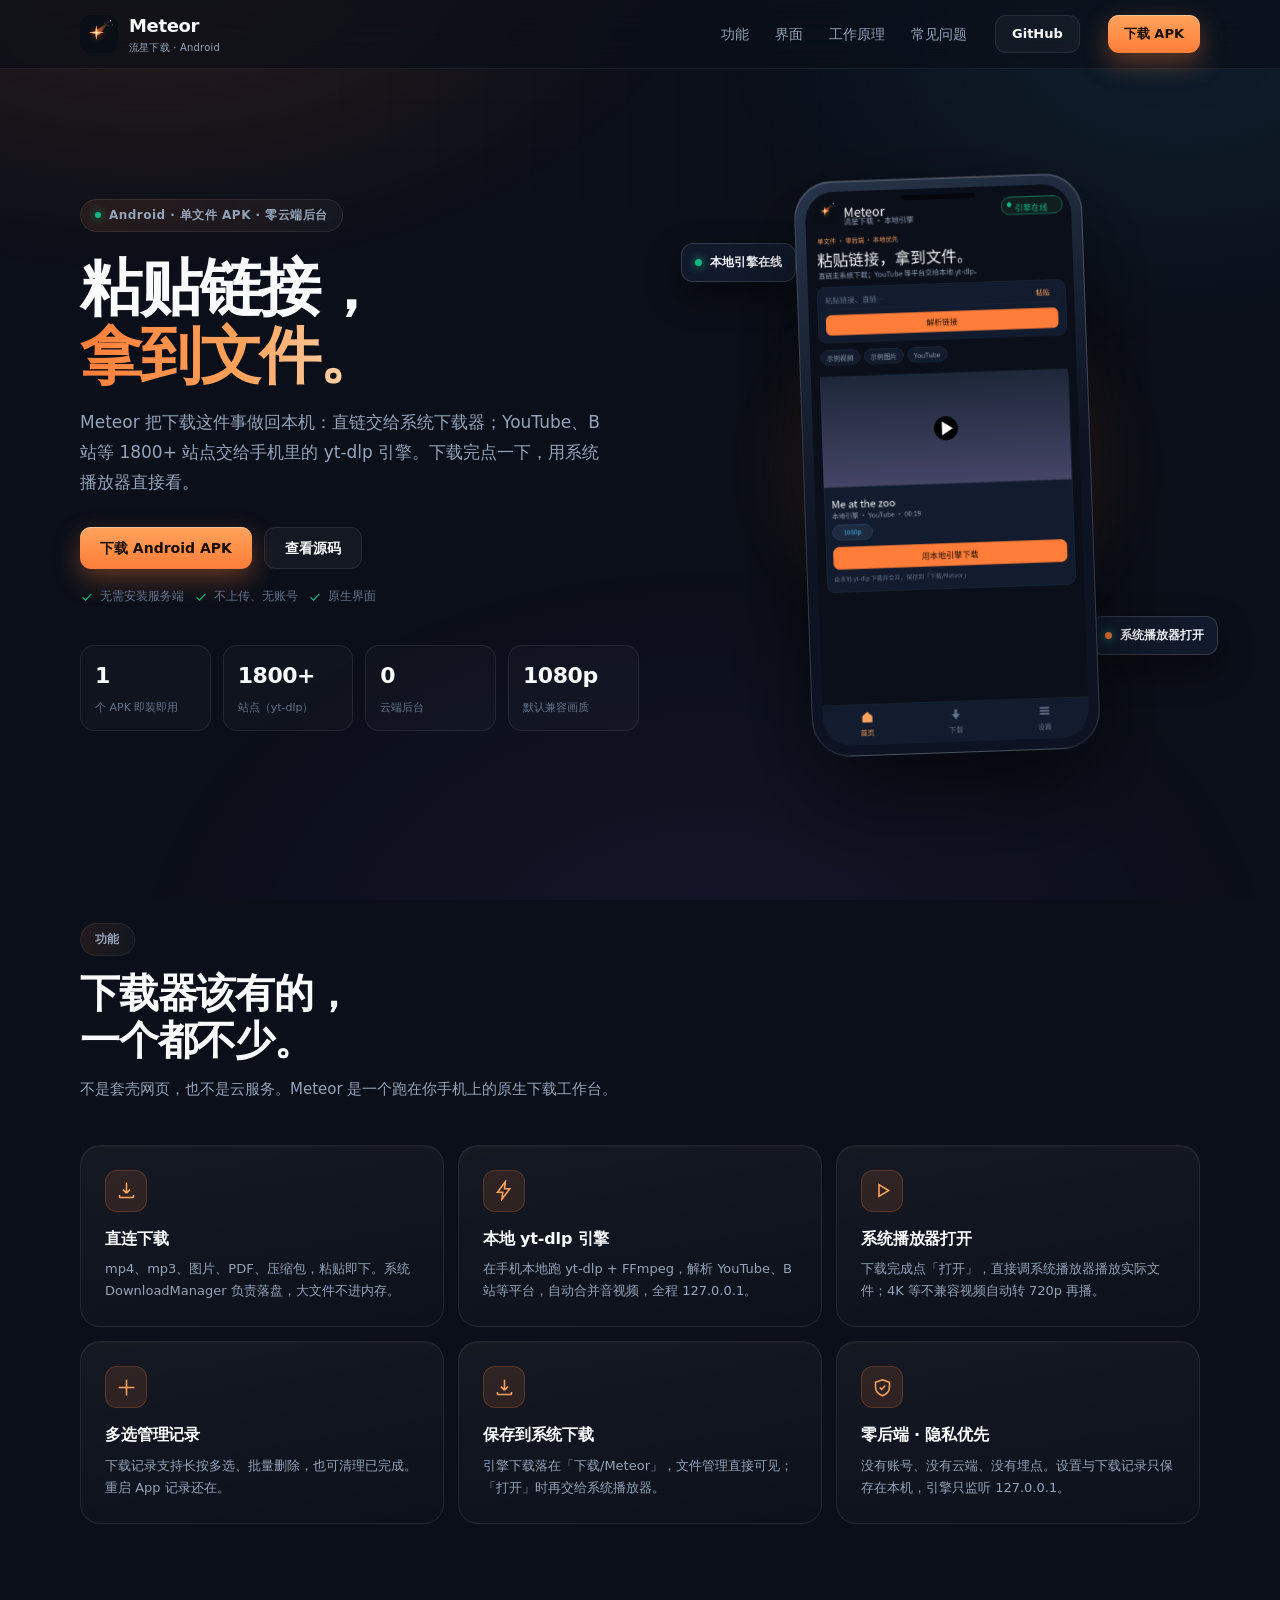
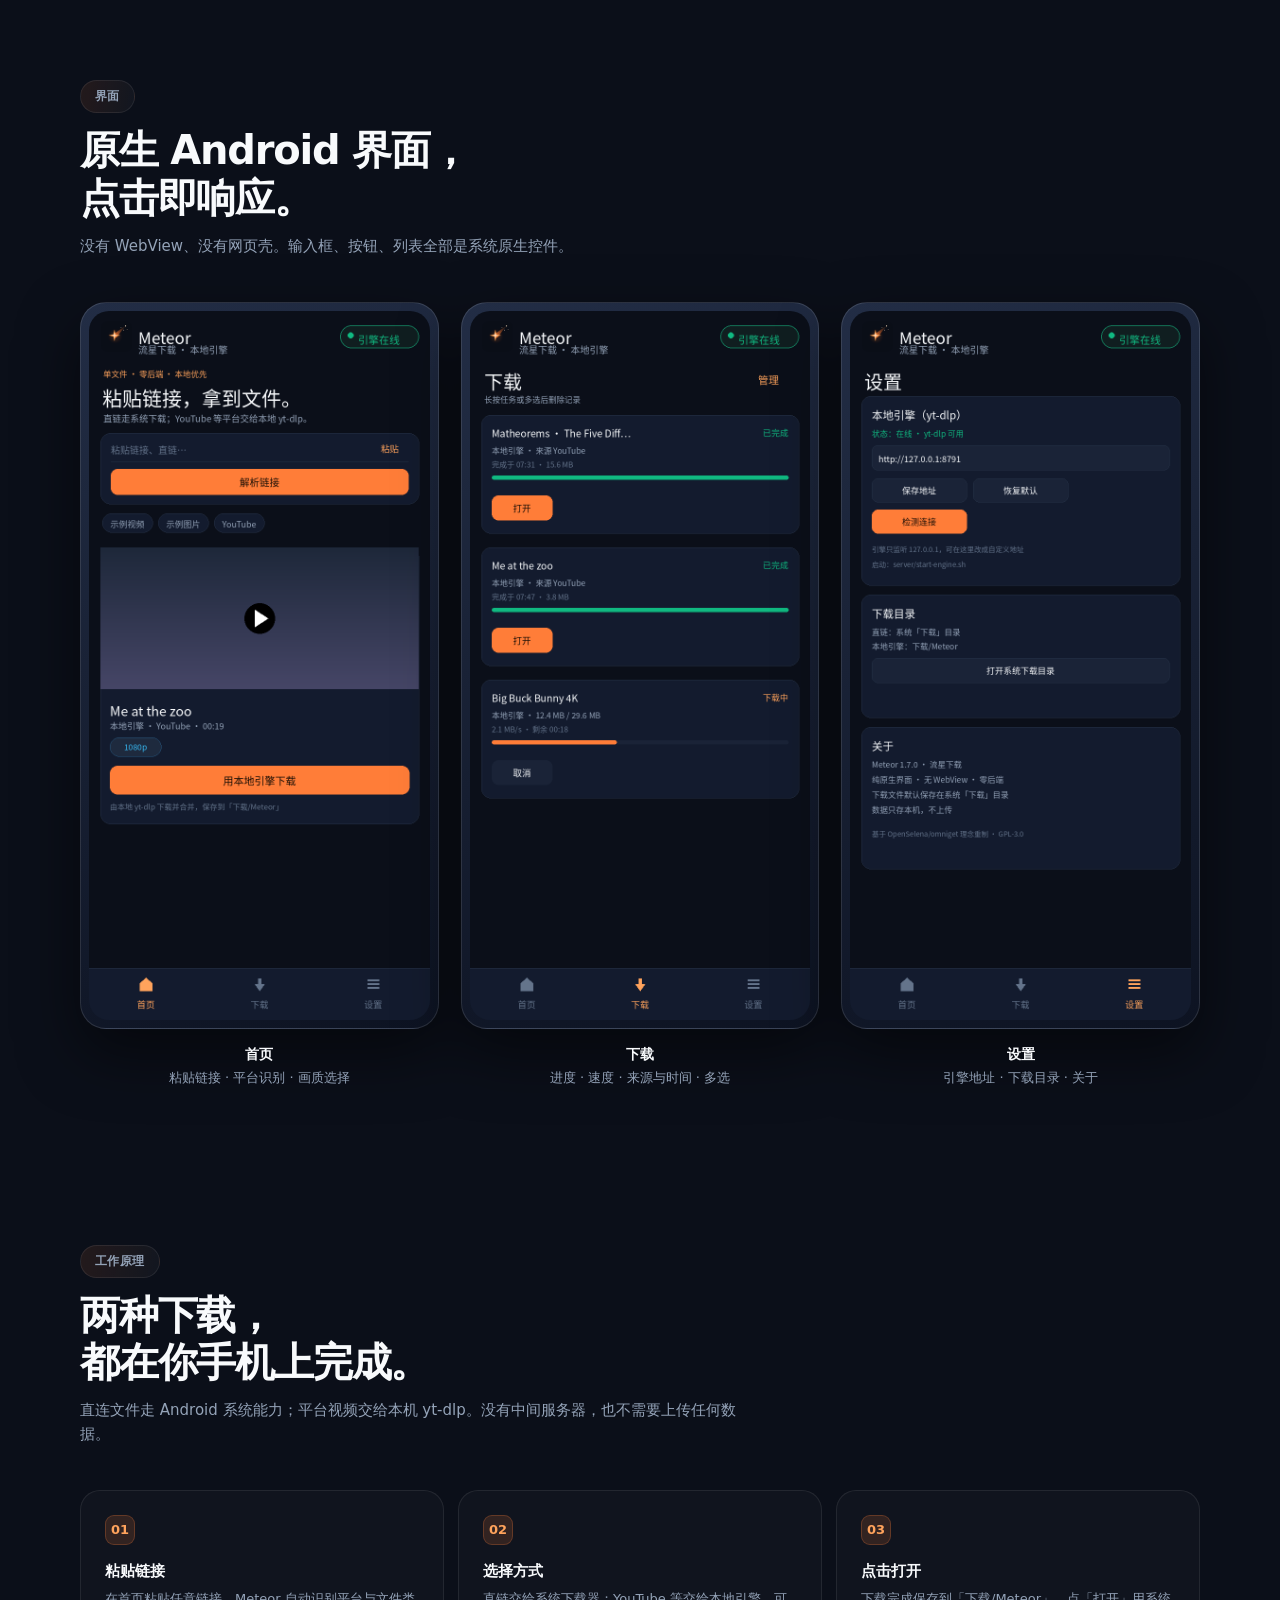
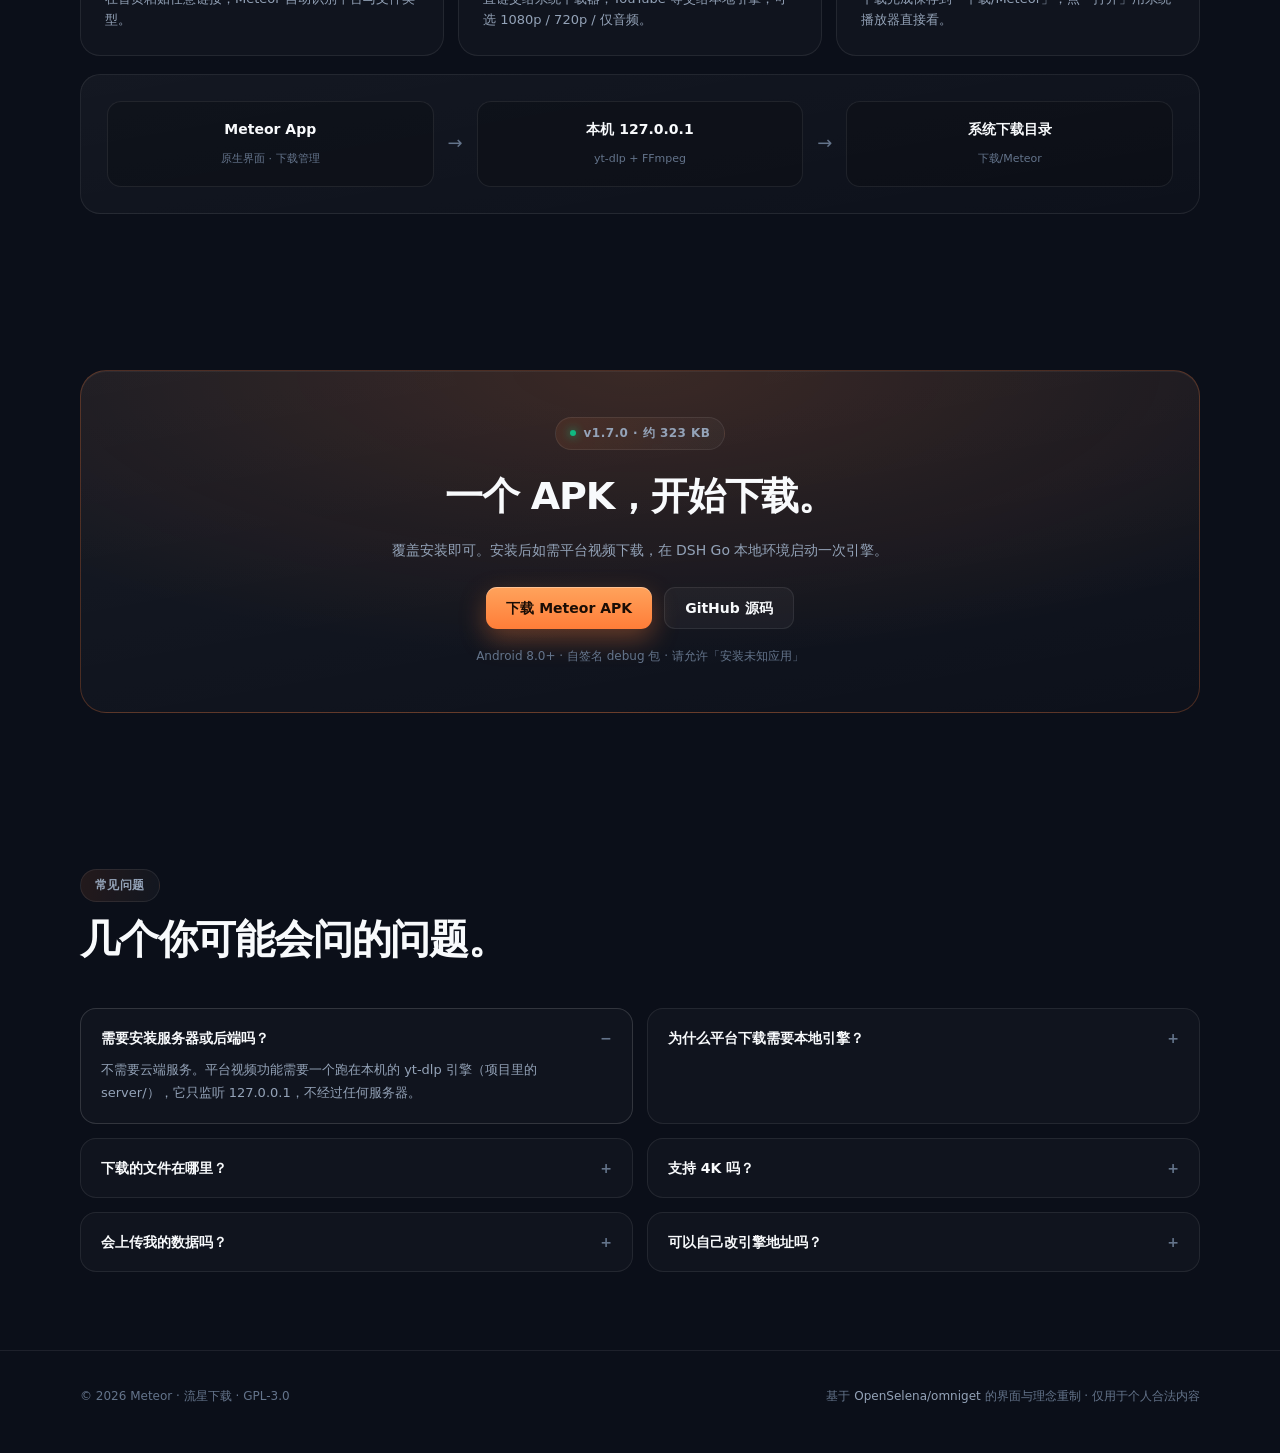
==== index.html @ b18ce76a "v1.7.0: bulk delete records, editable engine address, landing page and screenshots" ====
<!DOCTYPE html>
<html lang="zh-CN">
<head>
<meta charset="UTF-8">
<meta name="viewport" content="width=device-width, initial-scale=1">
<meta name="theme-color" content="#0B0F19">
<title>Meteor · 流星下载 — 一个 APK，把链接变成文件</title>
<meta name="description" content="Meteor 流星下载：原生 Android 界面、零云端后台。直连文件走系统下载，YouTube / B站等 1800+ 站点交给手机本地的 yt-dlp 引擎，下载完用系统播放器直接看。">
<style>
:root{
  --bg:#0b0f19; --bg2:#0e1422; --surface:#131b2e; --surface2:#1a2337;
  --border:rgba(255,255,255,.08); --border2:rgba(255,255,255,.14);
  --text:#f8fafc; --muted:#94a3b8; --faint:#64748b;
  --orange:#ff7d38; --orange2:#ffa35c; --deep:#f28500;
  --green:#10b981; --sky:#38bdf8; --violet:#8b5cf6;
  --radius:20px; --radius-sm:12px;
  --shadow:0 30px 80px rgba(2,6,15,.55);
  --font:-apple-system,BlinkMacSystemFont,"SF Pro Display","Inter","PingFang SC","Hiragino Sans GB","Microsoft YaHei",system-ui,sans-serif;
  --mono:ui-monospace,"SF Mono","JetBrains Mono",Menlo,Consolas,monospace;
}
*{box-sizing:border-box;margin:0;padding:0}
html{scroll-behavior:smooth}
body{
  background:var(--bg); color:var(--text); font-family:var(--font); line-height:1.6;
  -webkit-font-smoothing:antialiased; overflow-x:hidden;
}
body::before{
  content:""; position:fixed; inset:0; z-index:-2; pointer-events:none;
  background:
    radial-gradient(900px 560px at 12% -8%, rgba(255,125,56,.14), transparent 62%),
    radial-gradient(760px 520px at 92% 4%, rgba(56,189,248,.09), transparent 60%),
    radial-gradient(900px 640px at 55% 108%, rgba(139,92,246,.08), transparent 64%);
}
body::after{
  content:""; position:fixed; inset:0; z-index:-1; pointer-events:none; opacity:.4;
  background-image:linear-gradient(rgba(255,255,255,.022) 1px,transparent 1px),linear-gradient(90deg,rgba(255,255,255,.022) 1px,transparent 1px);
  background-size:48px 48px;
  mask-image:radial-gradient(72% 58% at 50% 0%,#000 20%,transparent 100%);
  -webkit-mask-image:radial-gradient(72% 58% at 50% 0%,#000 20%,transparent 100%);
}
a{color:inherit;text-decoration:none}
.wrap{width:min(1120px,92vw);margin:0 auto}
.kicker{
  display:inline-flex;align-items:center;gap:8px;padding:6px 14px;border:1px solid var(--border);
  border-radius:999px;background:linear-gradient(100deg,rgba(255,125,56,.1),rgba(255,255,255,.03));
  font-size:12px;font-weight:600;letter-spacing:.04em;color:var(--muted)
}
.kicker i{width:6px;height:6px;border-radius:50%;background:var(--green);box-shadow:0 0 10px var(--green)}
/* nav */
.nav{
  position:sticky;top:0;z-index:50;backdrop-filter:blur(18px) saturate(1.15);
  background:rgba(11,15,25,.68);border-bottom:1px solid var(--border)
}
.nav-in{display:flex;align-items:center;gap:28px;height:68px}
.brand{display:flex;align-items:center;gap:11px;font-weight:800;letter-spacing:-.02em;font-size:18px}
.brand img{width:38px;height:38px;border-radius:11px}
.brand small{display:block;font-size:10px;font-weight:500;color:var(--muted);letter-spacing:.02em}
.nav nav{display:flex;gap:26px;margin-left:auto;font-size:14px;color:var(--muted)}
.nav nav a:hover{color:var(--text)}
.btn{
  display:inline-flex;align-items:center;justify-content:center;gap:8px;height:42px;padding:0 20px;
  border-radius:11px;border:1px solid var(--border);background:rgba(255,255,255,.04);color:var(--text);
  font-size:14px;font-weight:600;transition:.2s;cursor:pointer;white-space:nowrap
}
.btn:hover{background:rgba(255,255,255,.08);border-color:var(--border2);transform:translateY(-1px)}
.btn-primary{
  background:linear-gradient(180deg,var(--orange2),var(--orange));border:0;color:#1a0d05;
  box-shadow:0 10px 26px rgba(255,125,56,.35),inset 0 1px 0 rgba(255,255,255,.35)
}
.btn-primary:hover{filter:brightness(1.05)}
.btn-sm{height:38px;padding:0 16px;font-size:13px}
/* hero */
.hero{display:grid;grid-template-columns:1.05fr .95fr;gap:56px;align-items:center;padding:86px 0 70px}
.hero h1{font-size:clamp(38px,5.2vw,62px);line-height:1.1;letter-spacing:-.035em;margin:22px 0 18px;font-weight:800}
.hero h1 .g{background:linear-gradient(96deg,var(--orange),var(--orange2) 55%,#ffe0bf);-webkit-background-clip:text;background-clip:text;color:transparent}
.hero p{font-size:17px;color:var(--muted);max-width:520px;line-height:1.75}
.hero .cta{display:flex;gap:12px;margin-top:30px;flex-wrap:wrap}
.hero .meta{display:flex;gap:10px;margin-top:18px;font-size:12px;color:var(--faint);flex-wrap:wrap}
.hero .meta span{display:flex;align-items:center;gap:6px}
.hero .meta svg{width:14px;height:14px;color:var(--green)}
.stats{display:grid;grid-template-columns:repeat(4,1fr);gap:12px;margin-top:38px;max-width:560px}
.stat{border:1px solid var(--border);border-radius:14px;padding:12px 14px;background:rgba(255,255,255,.025)}
.stat b{display:block;font-size:22px;letter-spacing:-.02em}
.stat span{font-size:11px;color:var(--faint)}
/* phone */
.phone-stage{position:relative;display:flex;justify-content:center;align-items:center;min-height:620px}
.phone-stage::before{
  content:"";position:absolute;width:420px;height:420px;border-radius:50%;
  background:radial-gradient(circle,rgba(255,125,56,.32),transparent 65%);filter:blur(20px)
}
.phone{
  position:relative;width:288px;border-radius:38px;padding:10px;
  background:linear-gradient(160deg,#273449,#0d1322 55%);
  border:1px solid rgba(255,255,255,.16);
  box-shadow:0 40px 100px rgba(0,0,0,.6),inset 0 1px 0 rgba(255,255,255,.18);
  transform:rotate(-2deg);
}
.phone img{width:100%;display:block;border-radius:29px;background:#0b0f19}
.phone::after{
  content:"";position:absolute;left:50%;top:16px;transform:translateX(-50%);
  width:74px;height:5px;border-radius:999px;background:rgba(0,0,0,.55)
}
.float{
  position:absolute;display:flex;align-items:center;gap:8px;padding:9px 13px;border-radius:12px;
  background:rgba(19,27,46,.92);border:1px solid var(--border2);font-size:12px;font-weight:600;
  box-shadow:0 14px 34px rgba(0,0,0,.45);backdrop-filter:blur(10px)
}
.float i{width:7px;height:7px;border-radius:50%;background:var(--green);box-shadow:0 0 10px var(--green)}
.float.a{top:88px;left:-14px}
.float.b{bottom:120px;right:-18px}
.float.b i{background:var(--orange)}
/* sections */
section{padding:78px 0}
.sec-head{max-width:680px;margin-bottom:44px}
.sec-head .kicker{margin-bottom:14px}
.sec-head h2{font-size:clamp(28px,3.4vw,40px);letter-spacing:-.03em;line-height:1.18;font-weight:800}
.sec-head p{color:var(--muted);font-size:15px;margin-top:12px}
.features{display:grid;grid-template-columns:repeat(3,1fr);gap:14px}
.card{
  border:1px solid var(--border);border-radius:var(--radius);padding:24px;
  background:linear-gradient(170deg,rgba(255,255,255,.045),rgba(255,255,255,.012));
  box-shadow:inset 0 1px 0 rgba(255,255,255,.04);transition:.25s
}
.card:hover{transform:translateY(-3px);border-color:var(--border2);background:linear-gradient(170deg,rgba(255,255,255,.065),rgba(255,255,255,.018))}
.card .ic{
  width:42px;height:42px;border-radius:12px;display:grid;place-items:center;margin-bottom:14px;
  background:rgba(255,125,56,.12);border:1px solid rgba(255,125,56,.22);color:var(--orange2)
}
.card .ic svg{width:21px;height:21px}
.card h3{font-size:16px;margin-bottom:7px;letter-spacing:-.01em}
.card p{font-size:13px;color:var(--muted);line-height:1.7}
/* screens */
.screens{display:grid;grid-template-columns:repeat(3,1fr);gap:22px;align-items:start}
.shot{text-align:center}
.shot .frame{
  border-radius:26px;padding:8px;border:1px solid rgba(255,255,255,.12);
  background:linear-gradient(160deg,#222d45,#0d1322);
  box-shadow:0 24px 60px rgba(0,0,0,.5);transition:.3s
}
.shot .frame:hover{transform:translateY(-6px);border-color:rgba(255,125,56,.4)}
.shot img{width:100%;display:block;border-radius:20px}
.shot p{margin-top:14px;font-size:13px;color:var(--muted)}
.shot p b{color:var(--text);display:block;font-size:14px;margin-bottom:2px}
/* steps */
.steps{display:grid;grid-template-columns:repeat(3,1fr);gap:14px}
.step{position:relative;border:1px solid var(--border);border-radius:var(--radius);padding:24px;background:rgba(255,255,255,.025)}
.step .n{
  width:30px;height:30px;border-radius:9px;display:grid;place-items:center;font-weight:800;font-size:13px;
  background:rgba(255,125,56,.14);color:var(--orange2);border:1px solid rgba(255,125,56,.25);margin-bottom:14px
}
.step h3{font-size:15px;margin-bottom:6px}
.step p{font-size:13px;color:var(--muted)}
.diagram{
  margin-top:18px;border:1px solid var(--border);border-radius:var(--radius);padding:26px;
  background:linear-gradient(170deg,rgba(255,255,255,.04),rgba(255,255,255,.012));
  display:grid;grid-template-columns:1fr auto 1fr auto 1fr;gap:14px;align-items:center;text-align:center
}
.diagram .node{border:1px solid var(--border);border-radius:14px;padding:16px 12px;background:rgba(0,0,0,.16)}
.diagram .node b{display:block;font-size:14px;margin-bottom:4px}
.diagram .node span{font-size:11px;color:var(--faint)}
.diagram .arr{color:var(--faint);font-size:18px}
/* download */
.download{
  border:1px solid rgba(255,125,56,.25);border-radius:26px;padding:46px;text-align:center;
  background:
    radial-gradient(120% 140% at 50% 0%,rgba(255,125,56,.16),transparent 60%),
    linear-gradient(170deg,rgba(255,255,255,.05),rgba(255,255,255,.012));
  box-shadow:inset 0 1px 0 rgba(255,255,255,.05)
}
.download h2{font-size:clamp(26px,3.2vw,38px);letter-spacing:-.03em;margin-bottom:12px}
.download p{color:var(--muted);font-size:14px;margin-bottom:26px}
.download .cta{display:flex;gap:12px;justify-content:center;flex-wrap:wrap}
.download .fine{margin-top:18px;font-size:12px;color:var(--faint)}
/* faq */
.faq{display:grid;grid-template-columns:1fr 1fr;gap:14px}
details{border:1px solid var(--border);border-radius:16px;padding:18px 20px;background:rgba(255,255,255,.025)}
details[open]{border-color:var(--border2)}
summary{cursor:pointer;font-size:14px;font-weight:600;list-style:none}
summary::-webkit-details-marker{display:none}
summary::after{content:"+";float:right;color:var(--faint)}
details[open] summary::after{content:"−"}
details p{margin-top:10px;font-size:13px;color:var(--muted);line-height:1.75}
/* footer */
footer{border-top:1px solid var(--border);padding:36px 0 46px;color:var(--faint);font-size:12px}
.foot{display:flex;justify-content:space-between;gap:20px;flex-wrap:wrap;align-items:center}
.foot a{color:var(--muted)}
.foot a:hover{color:var(--text)}
@media (max-width:960px){
  .hero{grid-template-columns:1fr;gap:30px;padding-top:56px}
  .phone-stage{min-height:560px}
  .features{grid-template-columns:1fr 1fr}
  .screens{grid-template-columns:1fr 1fr}
  .screens .shot:last-child{display:none}
  .steps{grid-template-columns:1fr}
  .diagram{grid-template-columns:1fr;gap:10px}
  .diagram .arr{transform:rotate(90deg)}
  .faq{grid-template-columns:1fr}
  .nav nav{display:none}
  .stats{grid-template-columns:1fr 1fr}
}
@media (max-width:600px){
  .features,.screens{grid-template-columns:1fr}
  .screens .shot:last-child{display:block}
  .download{padding:30px 20px}
  .phone{width:250px}
  .float{display:none}
  .hero h1{font-size:clamp(32px,8vw,44px)}
}
</style>
</head>
<body>

<header class="nav">
  <div class="wrap nav-in">
    <a class="brand" href="#top">
      <img src="assets/icon.png" alt="Meteor">
      <span>Meteor<small>流星下载 · Android</small></span>
    </a>
    <nav>
      <a href="#features">功能</a>
      <a href="#screens">界面</a>
      <a href="#how">工作原理</a>
      <a href="#faq">常见问题</a>
    </nav>
    <a class="btn btn-sm" href="https://github.com/richardliuxc/meteor" target="_blank" rel="noopener">GitHub</a>
    <a class="btn btn-primary btn-sm" href="assets/Meteor.apk" download>下载 APK</a>
  </div>
</header>

<main id="top">
  <div class="wrap hero">
    <div>
      <span class="kicker"><i></i>Android · 单文件 APK · 零云端后台</span>
      <h1>粘贴链接，<br><span class="g">拿到文件。</span></h1>
      <p>Meteor 把下载这件事做回本机：直链交给系统下载器；YouTube、B站等 1800+ 站点交给手机里的 yt-dlp 引擎。下载完点一下，用系统播放器直接看。</p>
      <div class="cta">
        <a class="btn btn-primary" href="assets/Meteor.apk" download>下载 Android APK</a>
        <a class="btn" href="https://github.com/richardliuxc/meteor" target="_blank" rel="noopener">查看源码</a>
      </div>
      <div class="meta">
        <span><svg viewBox="0 0 24 24" fill="none" stroke="currentColor" stroke-width="2"><path d="m4.5 12.5 5 5 10-11"/></svg>无需安装服务端</span>
        <span><svg viewBox="0 0 24 24" fill="none" stroke="currentColor" stroke-width="2"><path d="m4.5 12.5 5 5 10-11"/></svg>不上传、无账号</span>
        <span><svg viewBox="0 0 24 24" fill="none" stroke="currentColor" stroke-width="2"><path d="m4.5 12.5 5 5 10-11"/></svg>原生界面</span>
      </div>
      <div class="stats">
        <div class="stat"><b>1</b><span>个 APK 即装即用</span></div>
        <div class="stat"><b>1800+</b><span>站点（yt-dlp）</span></div>
        <div class="stat"><b>0</b><span>云端后台</span></div>
        <div class="stat"><b>1080p</b><span>默认兼容画质</span></div>
      </div>
    </div>
    <div class="phone-stage">
      <div class="float a"><i></i>本地引擎在线</div>
      <div class="float b"><i></i>系统播放器打开</div>
      <div class="phone"><img src="assets/home.png" alt="Meteor 首页"></div>
    </div>
  </div>

  <section id="features">
    <div class="wrap">
      <div class="sec-head">
        <span class="kicker">功能</span>
        <h2>下载器该有的，<br>一个都不少。</h2>
        <p>不是套壳网页，也不是云服务。Meteor 是一个跑在你手机上的原生下载工作台。</p>
      </div>
      <div class="features">
        <div class="card">
          <div class="ic"><svg viewBox="0 0 24 24" fill="none" stroke="currentColor" stroke-width="1.8"><path d="M12 3v12m0 0 4-4m-4 4-4-4"/><path d="M4 17v2a1 1 0 0 0 1 1h14a1 1 0 0 0 1-1v-2"/></svg></div>
          <h3>直连下载</h3>
          <p>mp4、mp3、图片、PDF、压缩包，粘贴即下。系统 DownloadManager 负责落盘，大文件不进内存。</p>
        </div>
        <div class="card">
          <div class="ic"><svg viewBox="0 0 24 24" fill="none" stroke="currentColor" stroke-width="1.8"><path d="M13 2 4 14h6l-1 8 9-12h-6z"/></svg></div>
          <h3>本地 yt-dlp 引擎</h3>
          <p>在手机本地跑 yt-dlp + FFmpeg，解析 YouTube、B站等平台，自动合并音视频，全程 127.0.0.1。</p>
        </div>
        <div class="card">
          <div class="ic"><svg viewBox="0 0 24 24" fill="none" stroke="currentColor" stroke-width="1.8"><path d="M8 5.3 19 12 8 18.7z"/></svg></div>
          <h3>系统播放器打开</h3>
          <p>下载完成点「打开」，直接调系统播放器播放实际文件；4K 等不兼容视频自动转 720p 再播。</p>
        </div>
        <div class="card">
          <div class="ic"><svg viewBox="0 0 24 24" fill="none" stroke="currentColor" stroke-width="1.8"><path d="M12 3v18M3 12h18"/></svg></div>
          <h3>多选管理记录</h3>
          <p>下载记录支持长按多选、批量删除，也可清理已完成。重启 App 记录还在。</p>
        </div>
        <div class="card">
          <div class="ic"><svg viewBox="0 0 24 24" fill="none" stroke="currentColor" stroke-width="1.8"><path d="M12 3v12m0 0 4-4m-4 4-4-4"/><path d="M4 17v2a1 1 0 0 0 1 1h14a1 1 0 0 0 1-1v-2"/></svg></div>
          <h3>保存到系统下载</h3>
          <p>引擎下载落在「下载/Meteor」，文件管理直接可见；「打开」时再交给系统播放器。</p>
        </div>
        <div class="card">
          <div class="ic"><svg viewBox="0 0 24 24" fill="none" stroke="currentColor" stroke-width="1.8"><path d="M12 3.2 20 6.1v5.3c0 4.8-3.4 8.2-8 9.9-4.6-1.7-8-5.1-8-9.9V6.1z"/><path d="m8.8 12 2.2 2.2 4.2-4.4"/></svg></div>
          <h3>零后端 · 隐私优先</h3>
          <p>没有账号、没有云端、没有埋点。设置与下载记录只保存在本机，引擎只监听 127.0.0.1。</p>
        </div>
      </div>
    </div>
  </section>

  <section id="screens">
    <div class="wrap">
      <div class="sec-head">
        <span class="kicker">界面</span>
        <h2>原生 Android 界面，<br>点击即响应。</h2>
        <p>没有 WebView、没有网页壳。输入框、按钮、列表全部是系统原生控件。</p>
      </div>
      <div class="screens">
        <div class="shot">
          <div class="frame"><img src="assets/home.png" alt="首页"></div>
          <p><b>首页</b>粘贴链接 · 平台识别 · 画质选择</p>
        </div>
        <div class="shot">
          <div class="frame"><img src="assets/downloads.png" alt="下载列表"></div>
          <p><b>下载</b>进度 · 速度 · 来源与时间 · 多选</p>
        </div>
        <div class="shot">
          <div class="frame"><img src="assets/settings.png" alt="设置"></div>
          <p><b>设置</b>引擎地址 · 下载目录 · 关于</p>
        </div>
      </div>
    </div>
  </section>

  <section id="how">
    <div class="wrap">
      <div class="sec-head">
        <span class="kicker">工作原理</span>
        <h2>两种下载，<br>都在你手机上完成。</h2>
        <p>直连文件走 Android 系统能力；平台视频交给本机 yt-dlp。没有中间服务器，也不需要上传任何数据。</p>
      </div>
      <div class="steps">
        <div class="step">
          <div class="n">01</div>
          <h3>粘贴链接</h3>
          <p>在首页粘贴任意链接，Meteor 自动识别平台与文件类型。</p>
        </div>
        <div class="step">
          <div class="n">02</div>
          <h3>选择方式</h3>
          <p>直链交给系统下载器；YouTube 等交给本地引擎，可选 1080p / 720p / 仅音频。</p>
        </div>
        <div class="step">
          <div class="n">03</div>
          <h3>点击打开</h3>
          <p>下载完成保存到「下载/Meteor」，点「打开」用系统播放器直接看。</p>
        </div>
      </div>
      <div class="diagram">
        <div class="node"><b>Meteor App</b><span>原生界面 · 下载管理</span></div>
        <div class="arr">→</div>
        <div class="node"><b>本机 127.0.0.1</b><span>yt-dlp + FFmpeg</span></div>
        <div class="arr">→</div>
        <div class="node"><b>系统下载目录</b><span>下载/Meteor</span></div>
      </div>
    </div>
  </section>

  <section id="download">
    <div class="wrap">
      <div class="download">
        <span class="kicker" style="margin-bottom:16px"><i></i>v1.7.0 · 约 323 KB</span>
        <h2>一个 APK，开始下载。</h2>
        <p>覆盖安装即可。安装后如需平台视频下载，在 DSH Go 本地环境启动一次引擎。</p>
        <div class="cta">
          <a class="btn btn-primary" href="assets/Meteor.apk" download>下载 Meteor APK</a>
          <a class="btn" href="https://github.com/richardliuxc/meteor" target="_blank" rel="noopener">GitHub 源码</a>
        </div>
        <div class="fine">Android 8.0+ · 自签名 debug 包 · 请允许「安装未知应用」</div>
      </div>
    </div>
  </section>

  <section id="faq">
    <div class="wrap">
      <div class="sec-head">
        <span class="kicker">常见问题</span>
        <h2>几个你可能会问的问题。</h2>
      </div>
      <div class="faq">
        <details open>
          <summary>需要安装服务器或后端吗？</summary>
          <p>不需要云端服务。平台视频功能需要一个跑在本机的 yt-dlp 引擎（项目里的 server/），它只监听 127.0.0.1，不经过任何服务器。</p>
        </details>
        <details>
          <summary>为什么平台下载需要本地引擎？</summary>
          <p>浏览器/沙盒无法运行 yt-dlp 与 FFmpeg。把引擎跑在手机本地，Meteor 通过本机 HTTP 调用它，仍然没有云端。</p>
        </details>
        <details>
          <summary>下载的文件在哪里？</summary>
          <p>直连文件在系统「下载」目录；引擎下载在「下载/Meteor」。点「打开」会用系统播放器打开实际文件。</p>
        </details>
        <details>
          <summary>支持 4K 吗？</summary>
          <p>默认限制 1080p 以内并优先 H.264/AAC，保证手机能播；遇到高分辨率视频会自动转 720p 兼容格式。</p>
        </details>
        <details>
          <summary>会上传我的数据吗？</summary>
          <p>不会。没有账号、没有埋点，设置与记录只保存在本机。</p>
        </details>
        <details>
          <summary>可以自己改引擎地址吗？</summary>
          <p>可以。设置页可填写任意 http(s) 引擎地址，保存后立即检测连接。</p>
        </details>
      </div>
    </div>
  </section>
</main>

<footer>
  <div class="wrap foot">
    <div>© 2026 Meteor · 流星下载 · GPL-3.0</div>
    <div>基于 <a href="https://github.com/OpenSelena/omniget" target="_blank" rel="noopener">OpenSelena/omniget</a> 的界面与理念重制 · 仅用于个人合法内容</div>
  </div>
</footer>
</body>
</html>
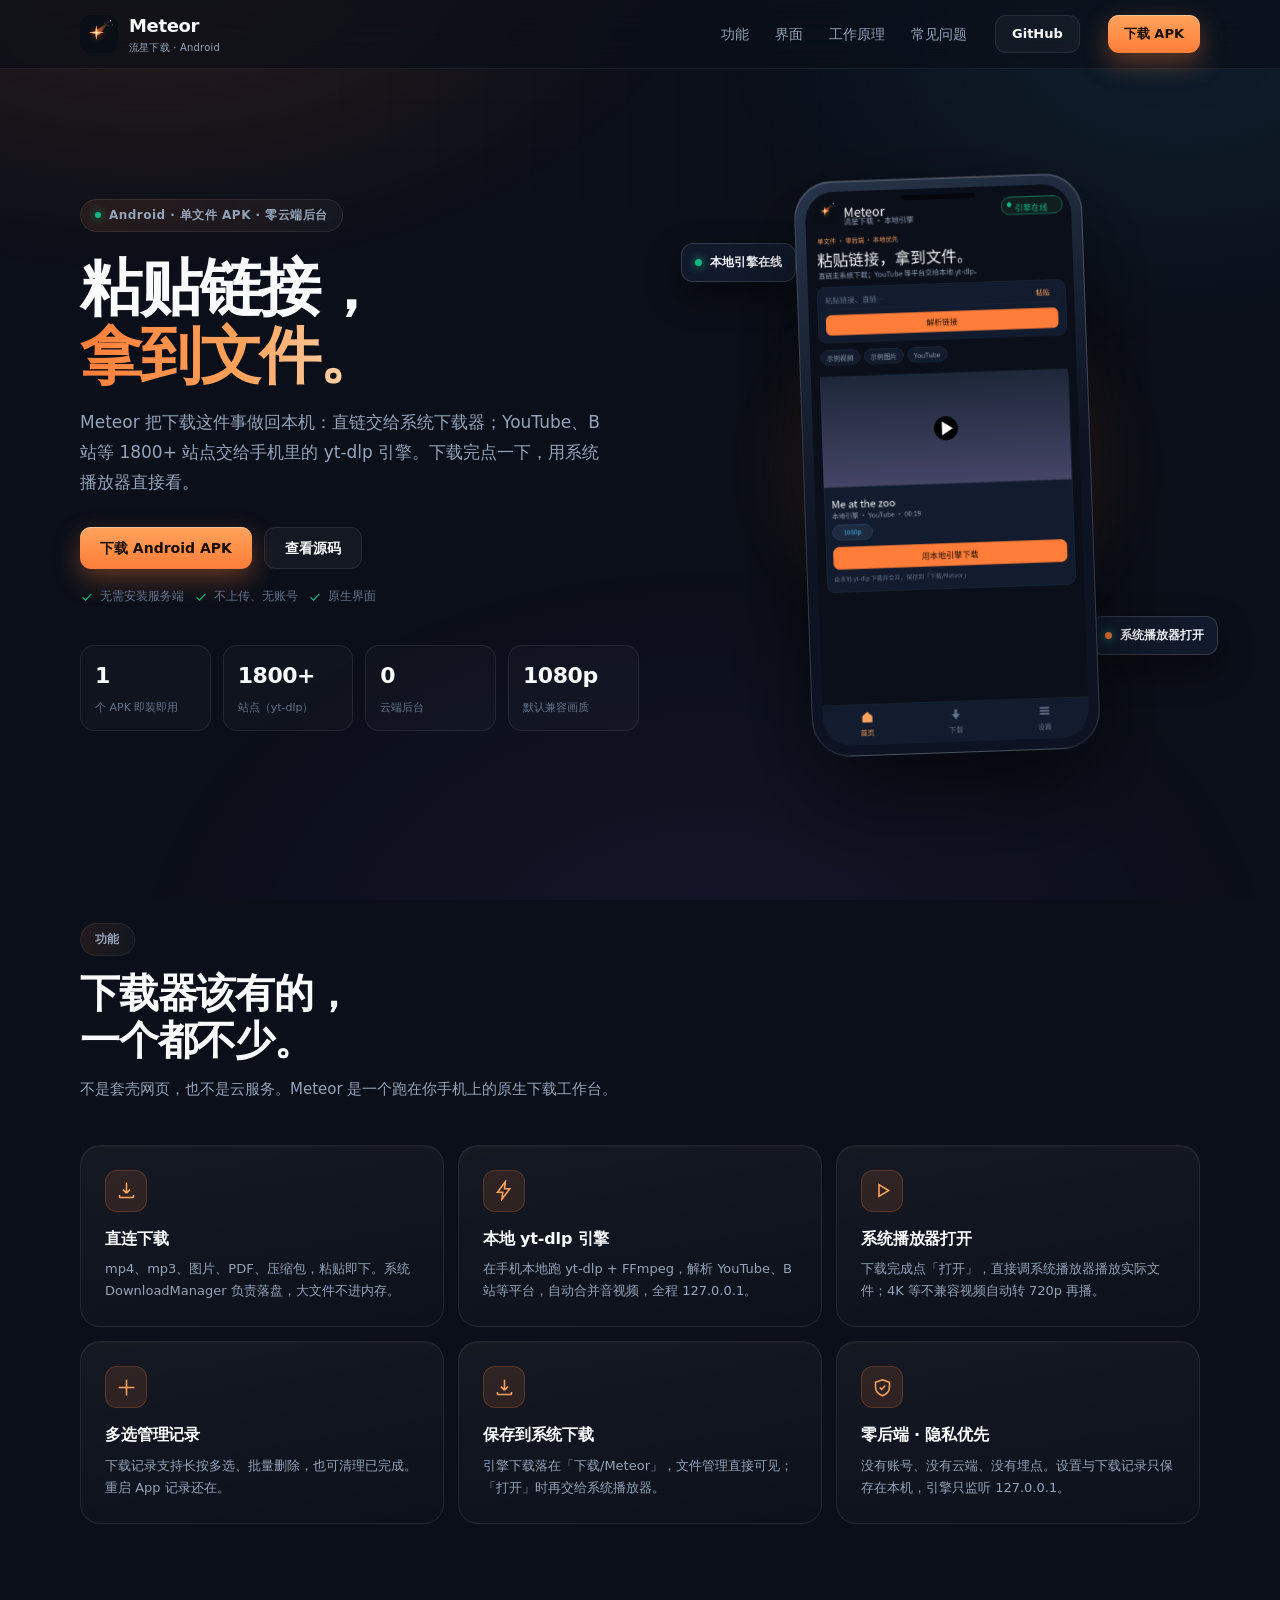
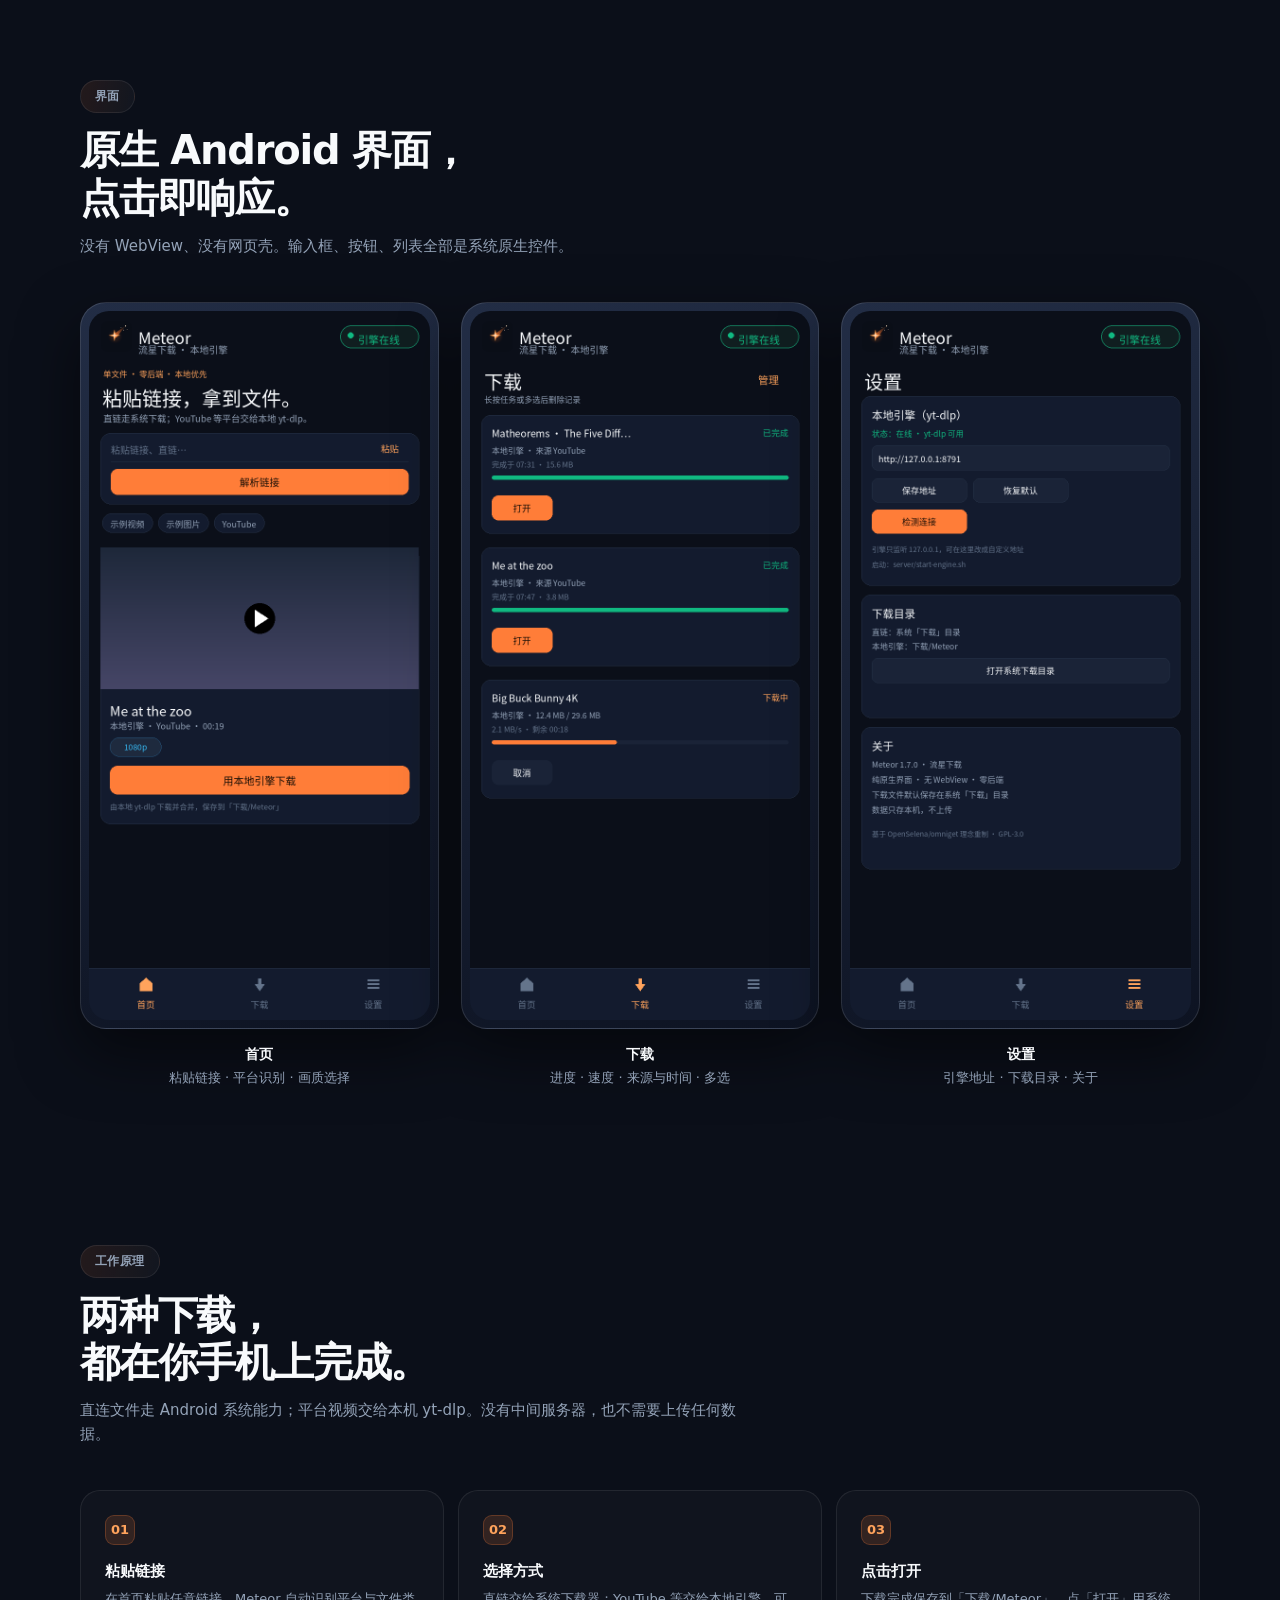
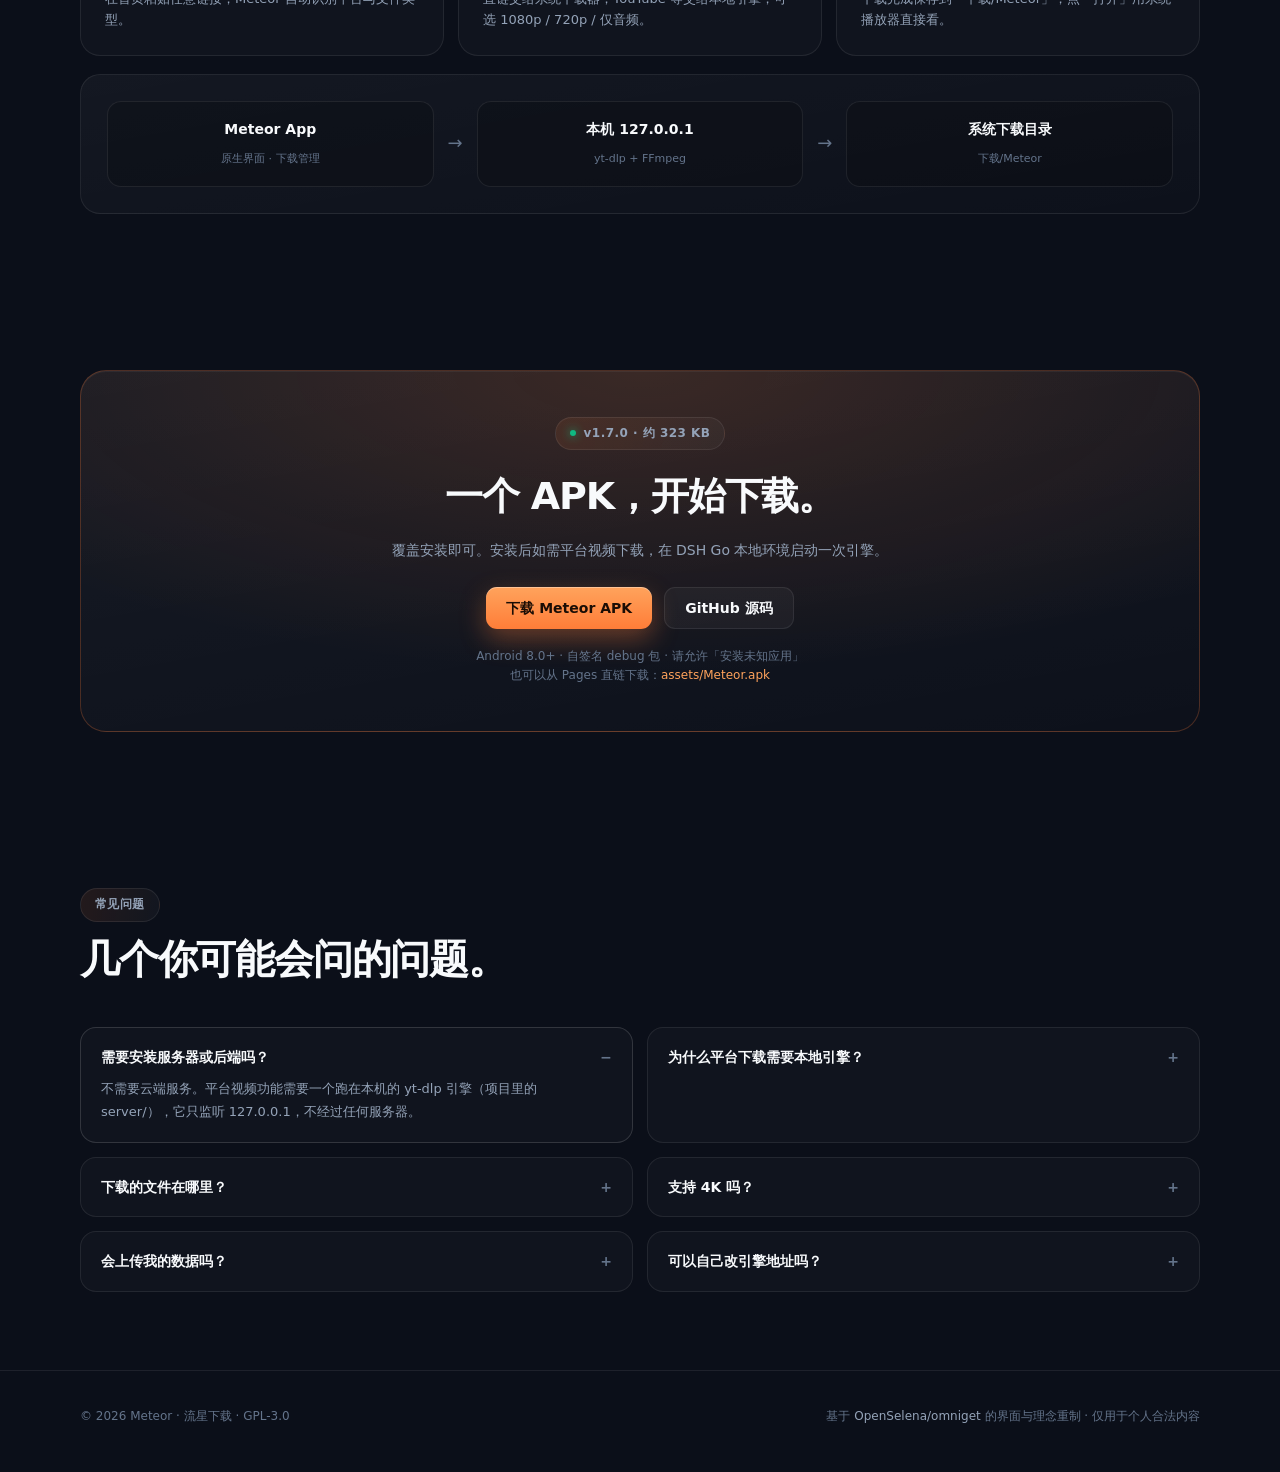
==== commit c53cccc4: "Add Pages direct download link on landing page" ====
--- a/index.html
+++ b/index.html
@@ -223,7 +223,7 @@
       <a href="#faq">常见问题</a>
     </nav>
     <a class="btn btn-sm" href="https://github.com/richardliuxc/meteor" target="_blank" rel="noopener">GitHub</a>
-    <a class="btn btn-primary btn-sm" href="assets/Meteor.apk" download>下载 APK</a>
+    <a class="btn btn-primary btn-sm" href="https://github.com/richardliuxc/meteor/releases/latest/download/Meteor.apk">下载 APK</a>
   </div>
 </header>
 
@@ -234,7 +234,7 @@
       <h1>粘贴链接，<br><span class="g">拿到文件。</span></h1>
       <p>Meteor 把下载这件事做回本机：直链交给系统下载器；YouTube、B站等 1800+ 站点交给手机里的 yt-dlp 引擎。下载完点一下，用系统播放器直接看。</p>
       <div class="cta">
-        <a class="btn btn-primary" href="assets/Meteor.apk" download>下载 Android APK</a>
+        <a class="btn btn-primary" href="https://github.com/richardliuxc/meteor/releases/latest/download/Meteor.apk">下载 Android APK</a>
         <a class="btn" href="https://github.com/richardliuxc/meteor" target="_blank" rel="noopener">查看源码</a>
       </div>
       <div class="meta">
@@ -363,10 +363,11 @@
         <h2>一个 APK，开始下载。</h2>
         <p>覆盖安装即可。安装后如需平台视频下载，在 DSH Go 本地环境启动一次引擎。</p>
         <div class="cta">
-          <a class="btn btn-primary" href="assets/Meteor.apk" download>下载 Meteor APK</a>
+          <a class="btn btn-primary" href="https://github.com/richardliuxc/meteor/releases/latest/download/Meteor.apk">下载 Meteor APK</a>
           <a class="btn" href="https://github.com/richardliuxc/meteor" target="_blank" rel="noopener">GitHub 源码</a>
         </div>
-        <div class="fine">Android 8.0+ · 自签名 debug 包 · 请允许「安装未知应用」</div>
+        <div class="fine">Android 8.0+ · 自签名 debug 包 · 请允许「安装未知应用」<br>
+          也可以从 Pages 直链下载：<a href="assets/Meteor.apk" style="color:var(--orange2)">assets/Meteor.apk</a></div>
       </div>
     </div>
   </section>
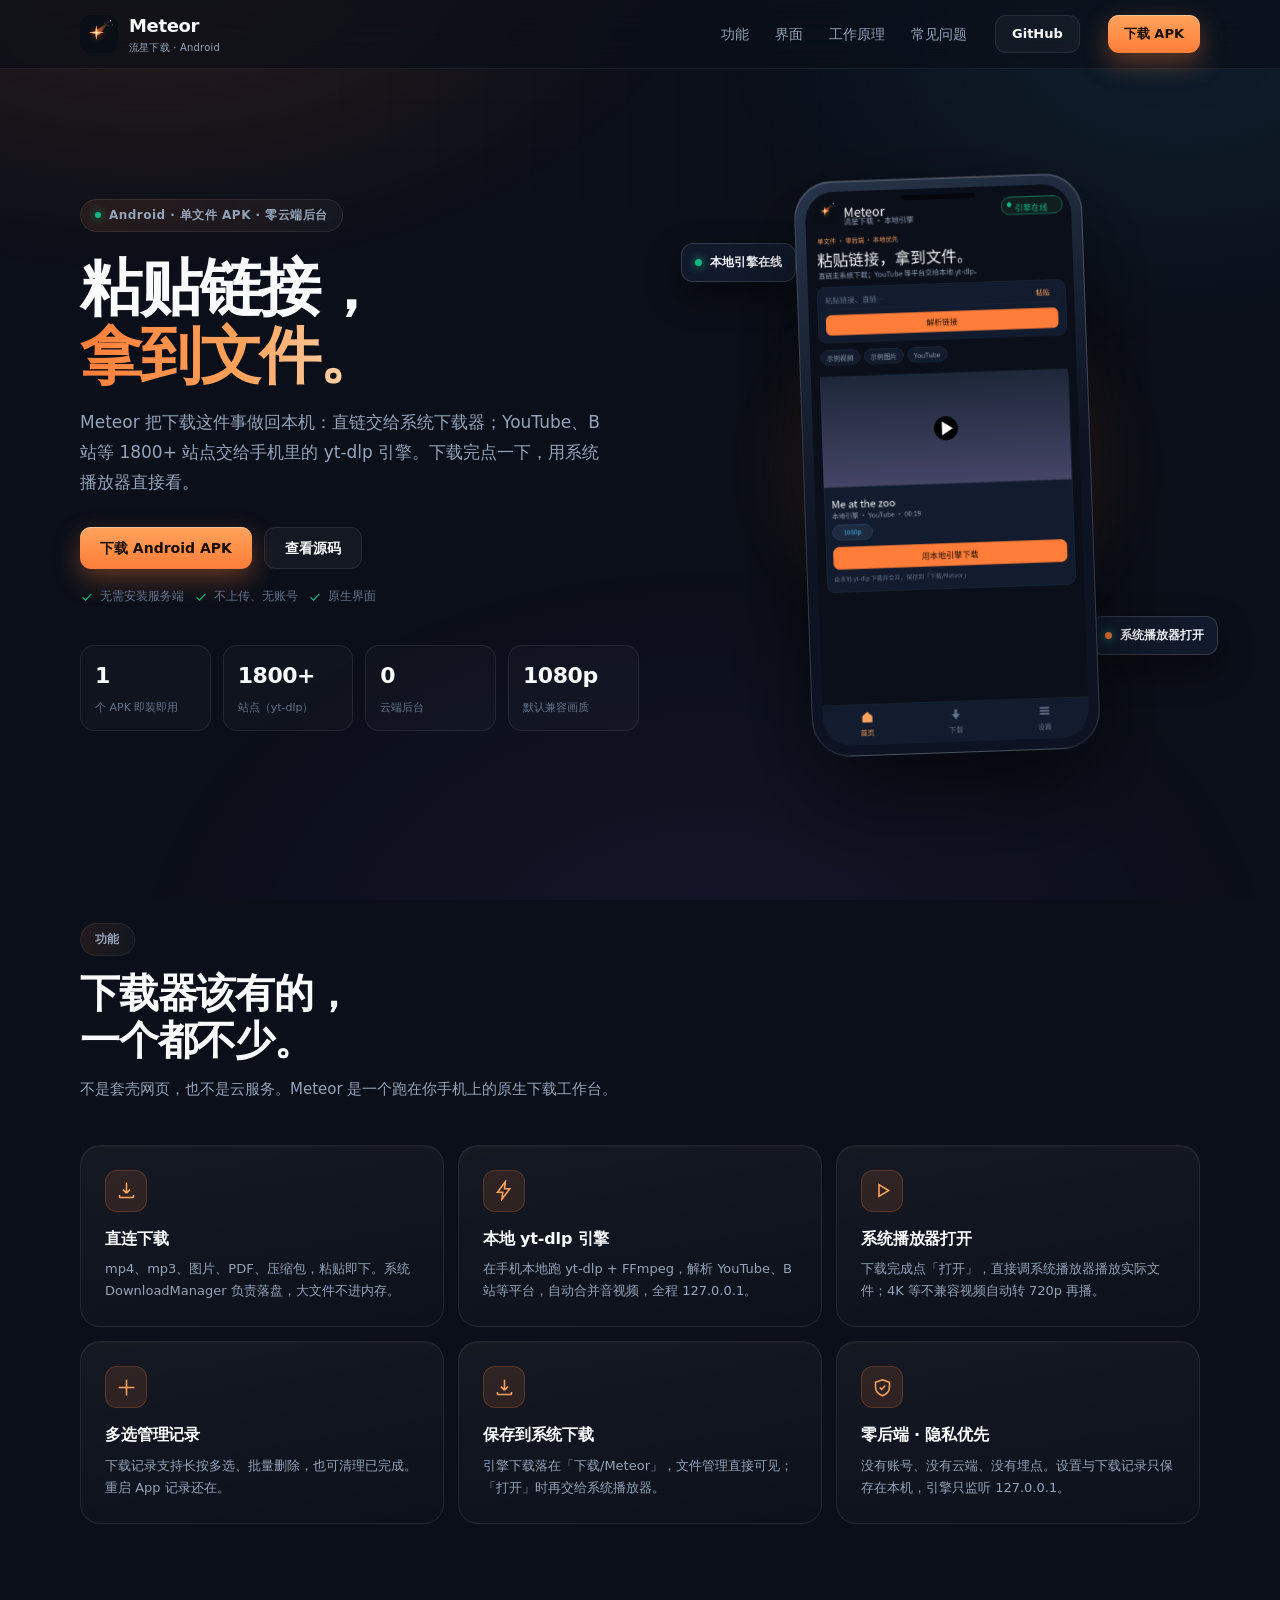
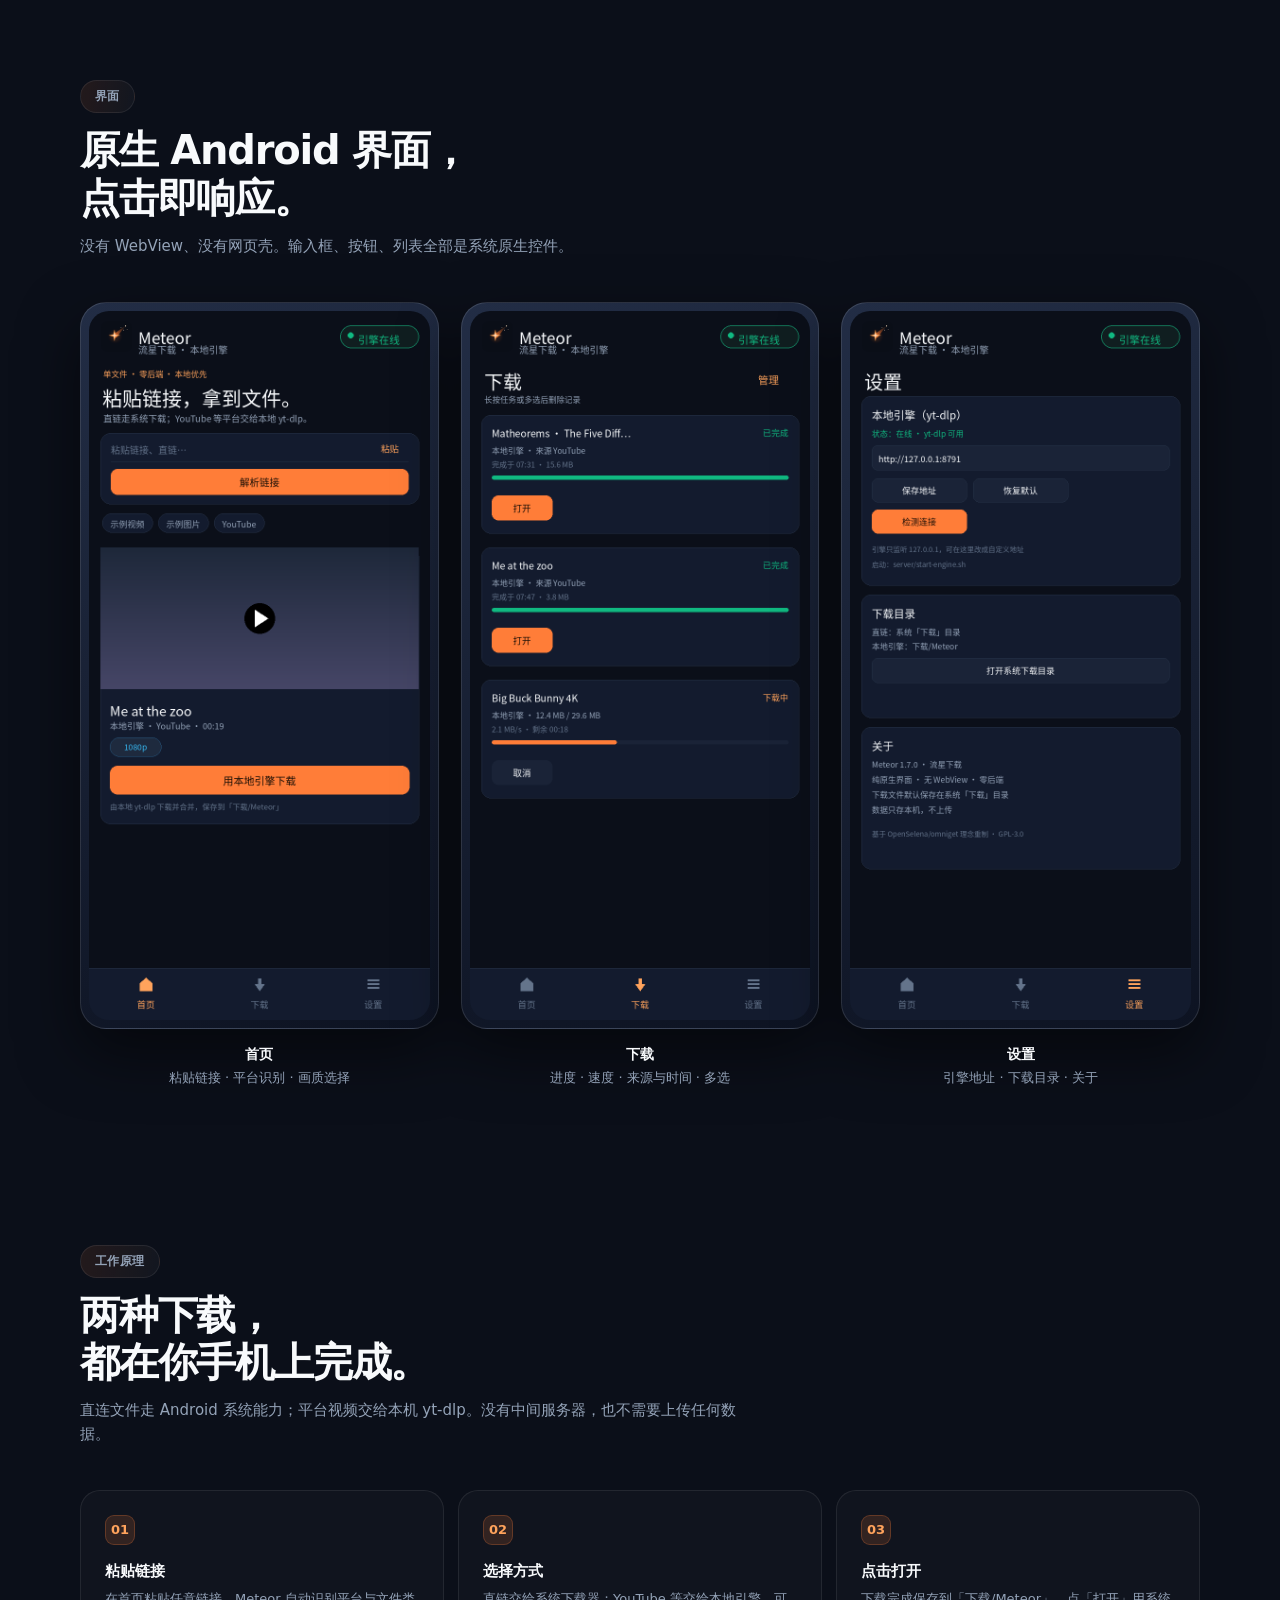
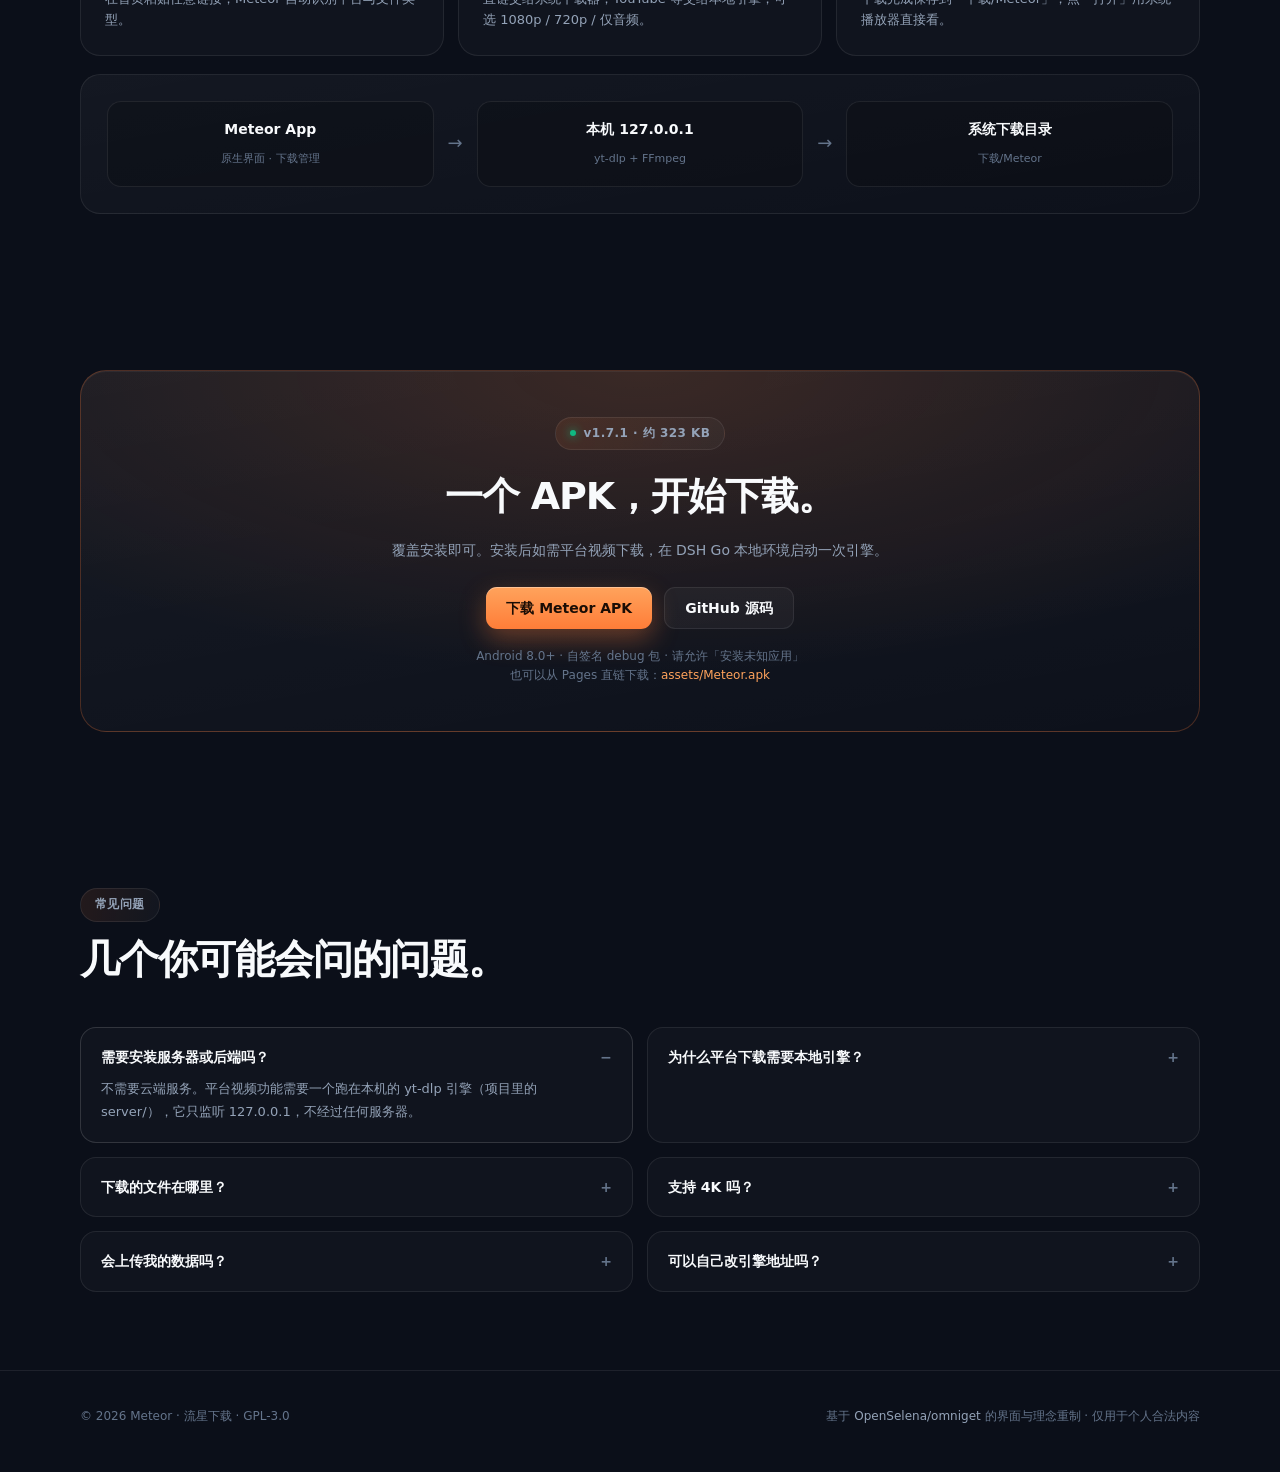
==== commit 7041e209: "v1.7.1: stop repeating completion toasts for historical downloads" ====
--- a/index.html
+++ b/index.html
@@ -359,7 +359,7 @@
   <section id="download">
     <div class="wrap">
       <div class="download">
-        <span class="kicker" style="margin-bottom:16px"><i></i>v1.7.0 · 约 323 KB</span>
+        <span class="kicker" style="margin-bottom:16px"><i></i>v1.7.1 · 约 323 KB</span>
         <h2>一个 APK，开始下载。</h2>
         <p>覆盖安装即可。安装后如需平台视频下载，在 DSH Go 本地环境启动一次引擎。</p>
         <div class="cta">
